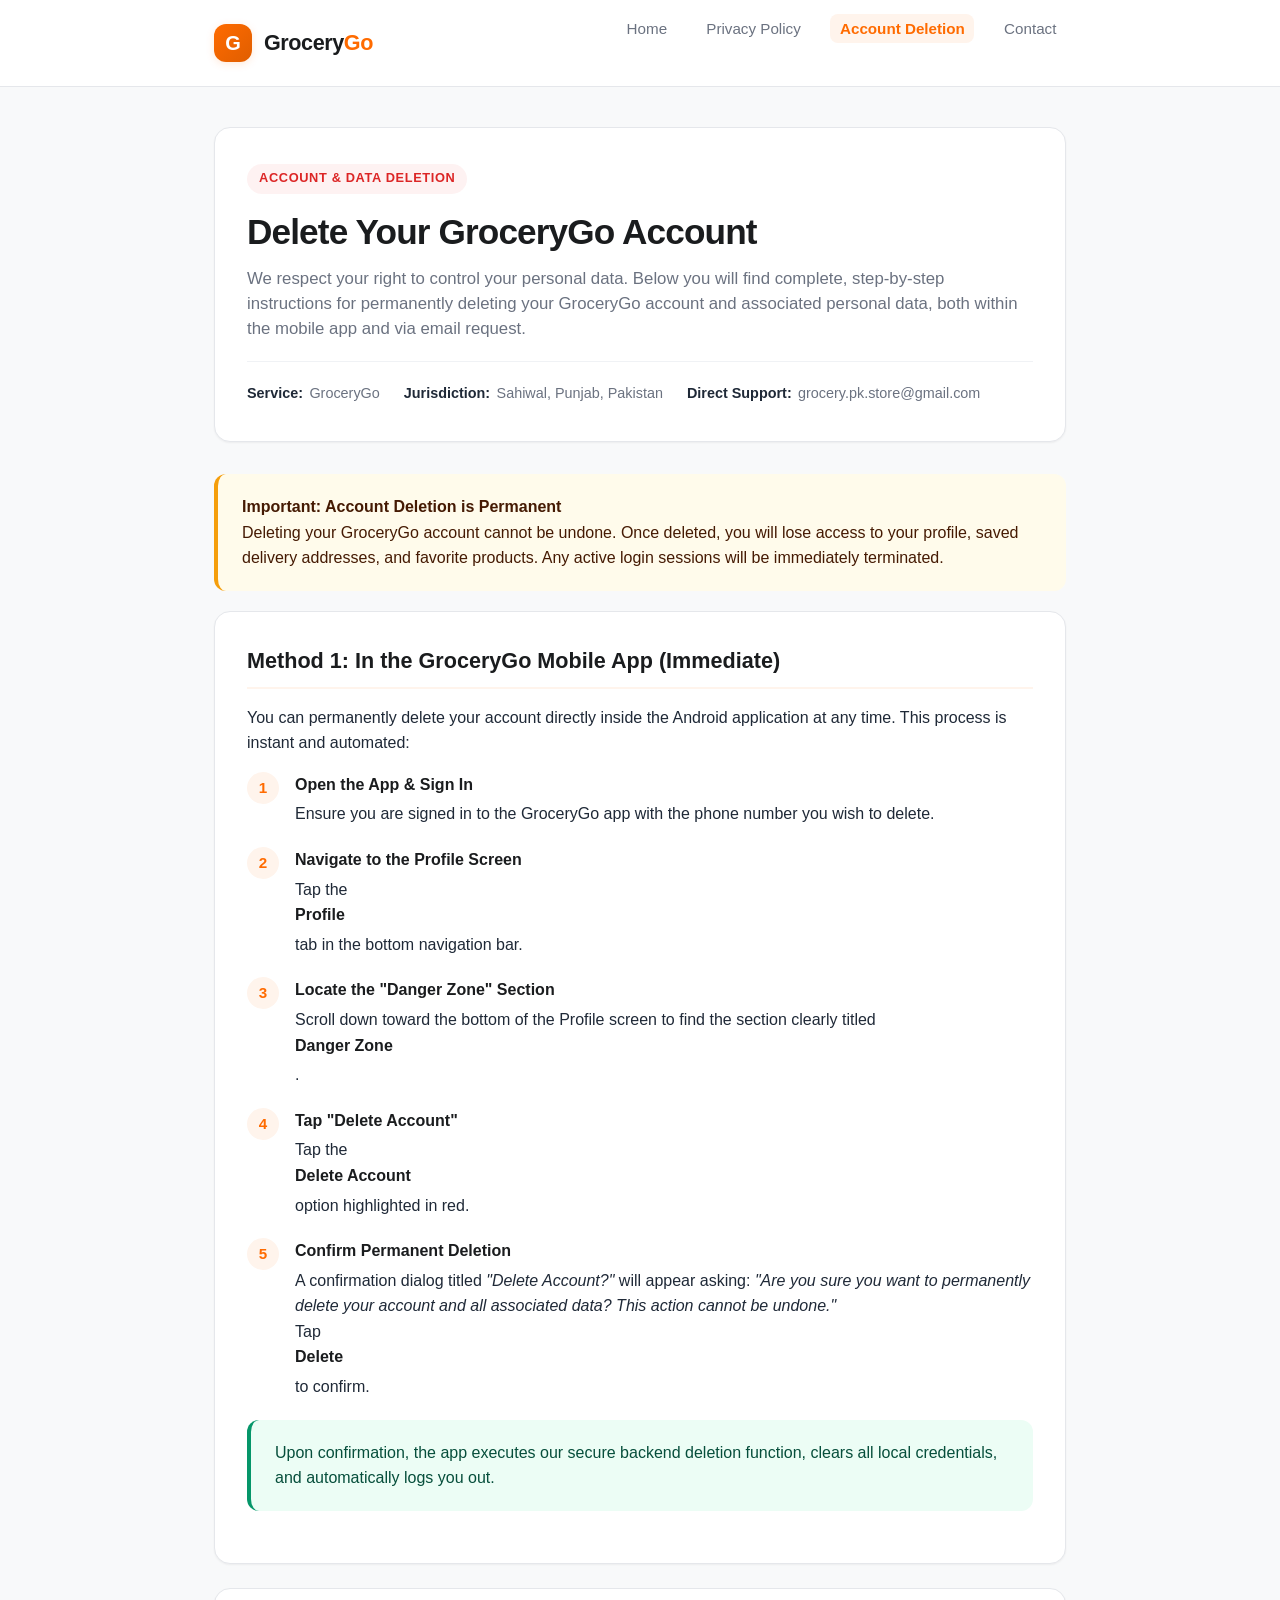
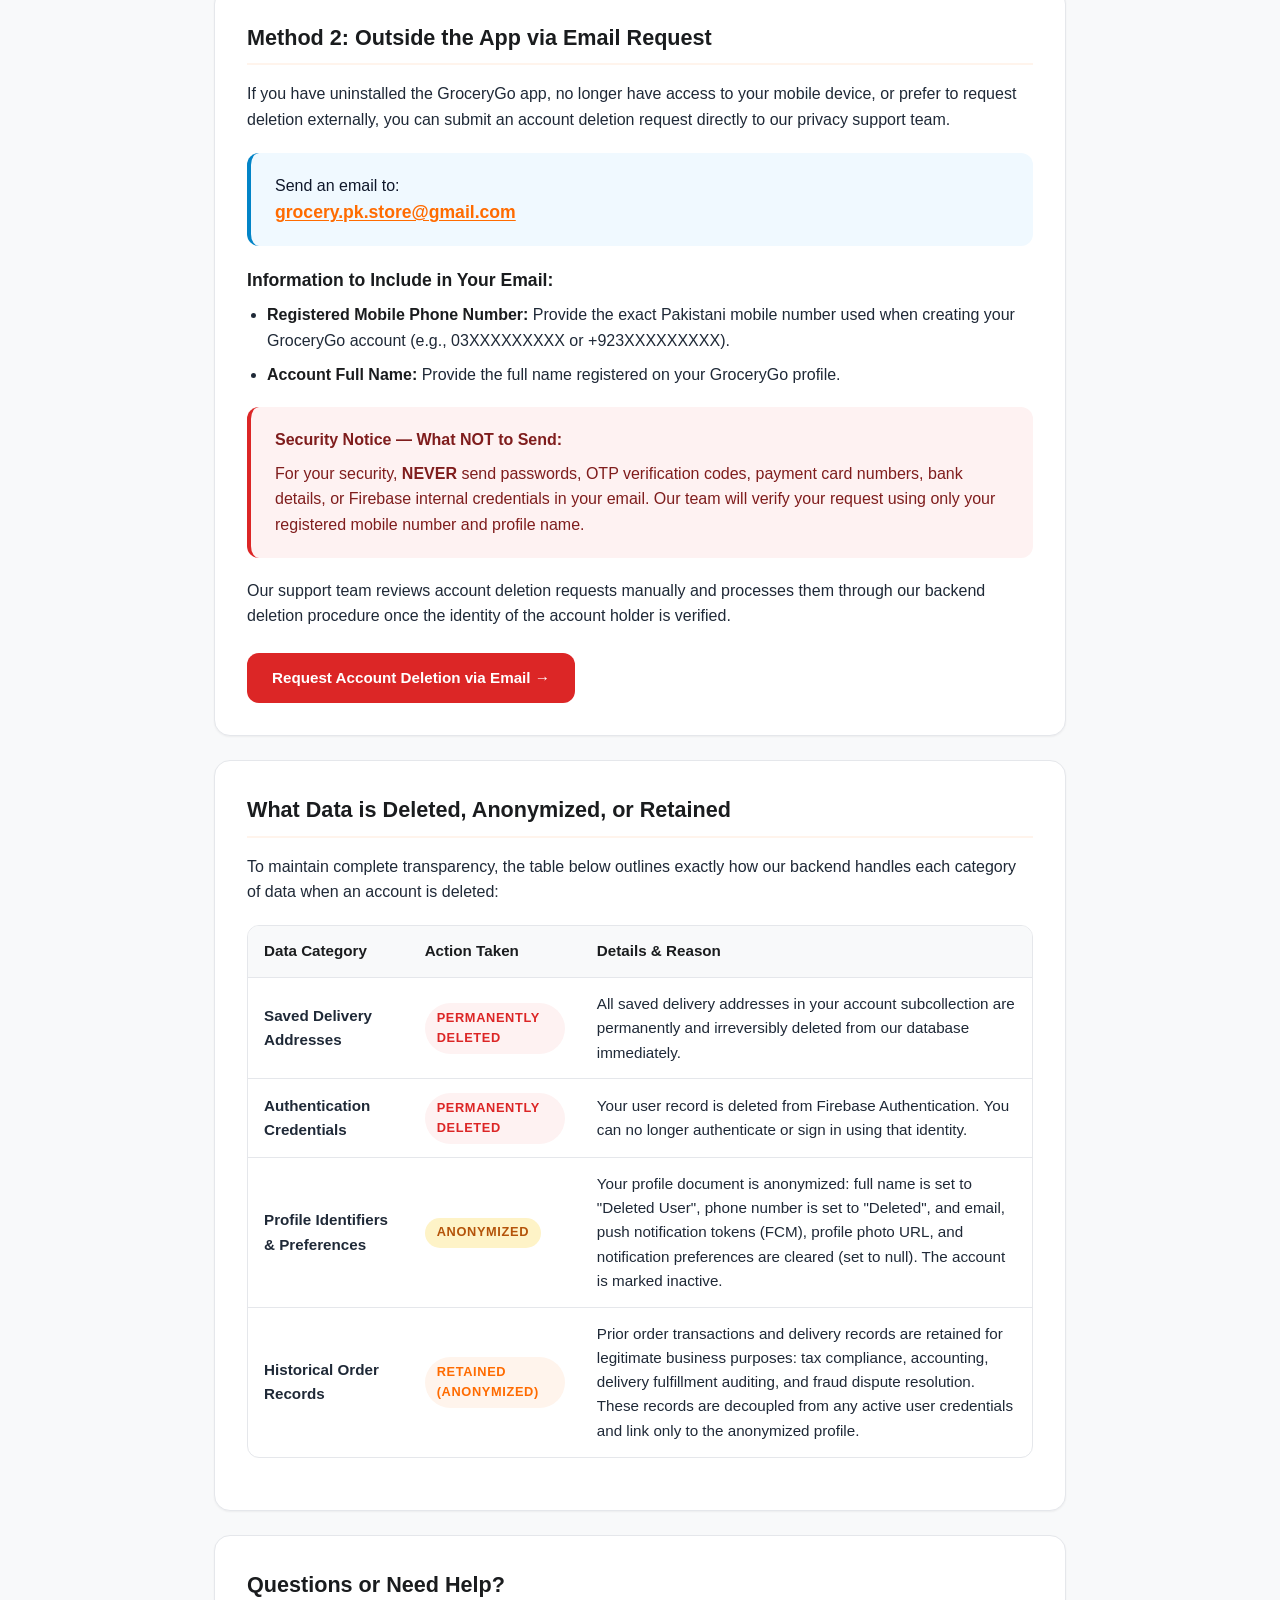
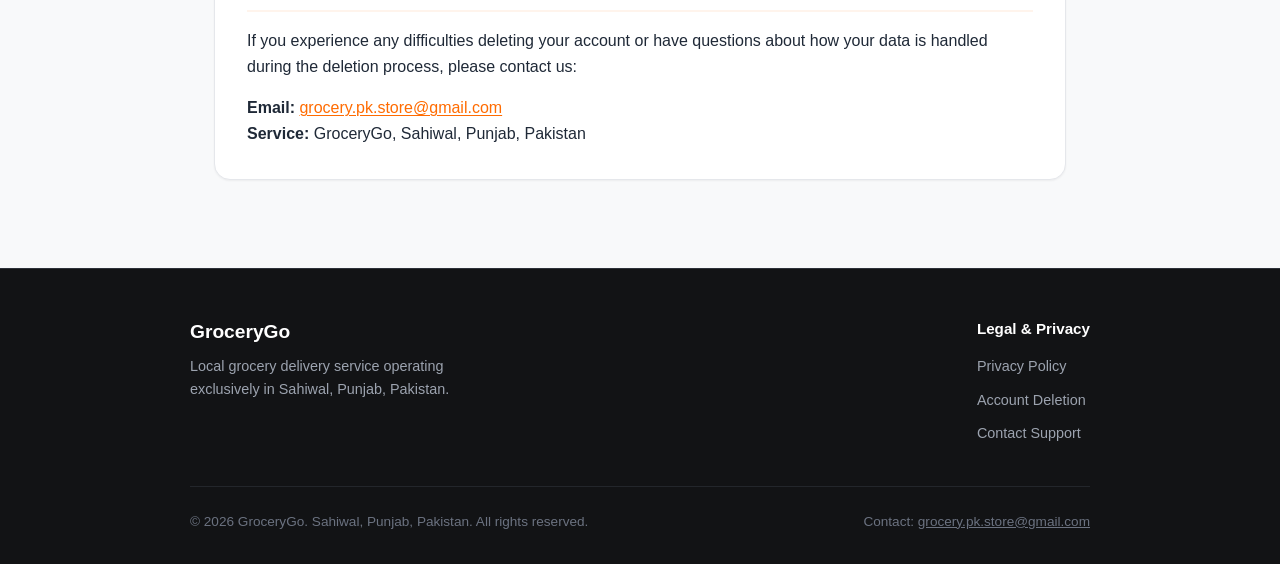
==== delete-account.html @ 457ca1a8 "feat: add GroceryGo privacy and account deletion website" ====
﻿<!DOCTYPE html>
<html lang="en">
<head>
  <meta charset="UTF-8">
  <meta name="viewport" content="width=device-width, initial-scale=1.0">
  <title>Delete Your GroceryGo Account</title>
  <meta name="description" content="Official account and data deletion instructions for the GroceryGo mobile app. Learn how to delete your account inside the app or request deletion via email.">
  <link rel="stylesheet" href="styles.css">
</head>
<body>

  <!-- Site Navigation Header -->
  <header class="site-header">
    <div class="header-container">
      <a href="index.html" class="brand-link" aria-label="GroceryGo Home">
        <div class="brand-icon">G</div>
        <div class="brand-text">Grocery<span>Go</span></div>
      </a>
      <nav aria-label="Main Navigation">
        <ul class="nav-links">
          <li><a href="index.html">Home</a></li>
          <li><a href="privacy.html">Privacy Policy</a></li>
          <li><a href="delete-account.html" class="active">Account Deletion</a></li>
          <li><a href="mailto:grocery.pk.store@gmail.com">Contact</a></li>
        </ul>
      </nav>
    </div>
  </header>

  <!-- Main Content -->
  <main class="main-content">

    <!-- Hero Card -->
    <header class="hero-card">
      <span class="badge badge-danger">Account &amp; Data Deletion</span>
      <h1>Delete Your GroceryGo Account</h1>
      <p class="subtitle">
        We respect your right to control your personal data. Below you will find complete, step-by-step instructions for permanently deleting your GroceryGo account and associated personal data, both within the mobile app and via email request.
      </p>
      <div class="meta-row">
        <div class="meta-item">
          <strong>Service:</strong> GroceryGo
        </div>
        <div class="meta-item">
          <strong>Jurisdiction:</strong> Sahiwal, Punjab, Pakistan
        </div>
        <div class="meta-item">
          <strong>Direct Support:</strong> grocery.pk.store@gmail.com
        </div>
      </div>
    </header>

    <!-- Important Notice -->
    <div class="callout callout-warning">
      <p>
        <strong>Important: Account Deletion is Permanent</strong><br>
        Deleting your GroceryGo account cannot be undone. Once deleted, you will lose access to your profile, saved delivery addresses, and favorite products. Any active login sessions will be immediately terminated.
      </p>
    </div>

    <!-- Method 1: In-App Deletion -->
    <section class="content-card">
      <h2>Method 1: In the GroceryGo Mobile App (Immediate)</h2>
      <p>
        You can permanently delete your account directly inside the Android application at any time. This process is instant and automated:
      </p>

      <div class="step-item">
        <div class="step-number">1</div>
        <div class="step-content">
          <strong>Open the App &amp; Sign In</strong>
          Ensure you are signed in to the GroceryGo app with the phone number you wish to delete.
        </div>
      </div>

      <div class="step-item">
        <div class="step-number">2</div>
        <div class="step-content">
          <strong>Navigate to the Profile Screen</strong>
          Tap the <strong>Profile</strong> tab in the bottom navigation bar.
        </div>
      </div>

      <div class="step-item">
        <div class="step-number">3</div>
        <div class="step-content">
          <strong>Locate the "Danger Zone" Section</strong>
          Scroll down toward the bottom of the Profile screen to find the section clearly titled <strong>Danger Zone</strong>.
        </div>
      </div>

      <div class="step-item">
        <div class="step-number">4</div>
        <div class="step-content">
          <strong>Tap "Delete Account"</strong>
          Tap the <strong>Delete Account</strong> option highlighted in red.
        </div>
      </div>

      <div class="step-item">
        <div class="step-number">5</div>
        <div class="step-content">
          <strong>Confirm Permanent Deletion</strong>
          A confirmation dialog titled <em>"Delete Account?"</em> will appear asking: <em>"Are you sure you want to permanently delete your account and all associated data? This action cannot be undone."</em><br>
          Tap <strong>Delete</strong> to confirm.
        </div>
      </div>

      <div class="callout callout-success">
        <p style="margin-bottom: 0;">
          Upon confirmation, the app executes our secure backend deletion function, clears all local credentials, and automatically logs you out.
        </p>
      </div>
    </section>

    <!-- Method 2: Outside the App via Email -->
    <section class="content-card">
      <h2>Method 2: Outside the App via Email Request</h2>
      <p>
        If you have uninstalled the GroceryGo app, no longer have access to your mobile device, or prefer to request deletion externally, you can submit an account deletion request directly to our privacy support team.
      </p>

      <div class="callout callout-info">
        <p>
          Send an email to: <br>
          <a href="mailto:grocery.pk.store@gmail.com?subject=Account%20Deletion%20Request%20-%20GroceryGo" class="inline-link" style="font-size: 1.1rem; font-weight: 700;">grocery.pk.store@gmail.com</a>
        </p>
      </div>

      <h3>Information to Include in Your Email:</h3>
      <ul>
        <li>
          <strong>Registered Mobile Phone Number:</strong> Provide the exact Pakistani mobile number used when creating your GroceryGo account (e.g., 03XXXXXXXXX or +923XXXXXXXXX).
        </li>
        <li>
          <strong>Account Full Name:</strong> Provide the full name registered on your GroceryGo profile.
        </li>
      </ul>

      <div class="callout callout-danger">
        <p style="margin-bottom: 0.5rem;">
          <strong>Security Notice — What NOT to Send:</strong>
        </p>
        <p style="margin-bottom: 0;">
          For your security, <strong>NEVER</strong> send passwords, OTP verification codes, payment card numbers, bank details, or Firebase internal credentials in your email. Our team will verify your request using only your registered mobile number and profile name.
        </p>
      </div>

      <p>
        Our support team reviews account deletion requests manually and processes them through our backend deletion procedure once the identity of the account holder is verified.
      </p>

      <div style="margin-top: 1.5rem;">
        <a href="mailto:grocery.pk.store@gmail.com?subject=Account%20Deletion%20Request%20-%20GroceryGo" class="btn btn-danger">
          Request Account Deletion via Email &rarr;
        </a>
      </div>
    </section>

    <!-- Exactly What Happens to Your Data -->
    <section class="content-card">
      <h2>What Data is Deleted, Anonymized, or Retained</h2>
      <p>
        To maintain complete transparency, the table below outlines exactly how our backend handles each category of data when an account is deleted:
      </p>

      <div class="data-table-wrapper">
        <table class="data-table">
          <thead>
            <tr>
              <th>Data Category</th>
              <th>Action Taken</th>
              <th>Details &amp; Reason</th>
            </tr>
          </thead>
          <tbody>
            <tr>
              <td><strong>Saved Delivery Addresses</strong></td>
              <td><span class="badge badge-danger" style="margin-bottom:0;">Permanently Deleted</span></td>
              <td>All saved delivery addresses in your account subcollection are permanently and irreversibly deleted from our database immediately.</td>
            </tr>
            <tr>
              <td><strong>Authentication Credentials</strong></td>
              <td><span class="badge badge-danger" style="margin-bottom:0;">Permanently Deleted</span></td>
              <td>Your user record is deleted from Firebase Authentication. You can no longer authenticate or sign in using that identity.</td>
            </tr>
            <tr>
              <td><strong>Profile Identifiers &amp; Preferences</strong></td>
              <td><span class="badge badge-warning" style="margin-bottom:0; background-color: #FEF3C7; color: #B45309;">Anonymized</span></td>
              <td>Your profile document is anonymized: full name is set to "Deleted User", phone number is set to "Deleted", and email, push notification tokens (FCM), profile photo URL, and notification preferences are cleared (set to null). The account is marked inactive.</td>
            </tr>
            <tr>
              <td><strong>Historical Order Records</strong></td>
              <td><span class="badge badge-primary" style="margin-bottom:0;">Retained (Anonymized)</span></td>
              <td>Prior order transactions and delivery records are retained for legitimate business purposes: tax compliance, accounting, delivery fulfillment auditing, and fraud dispute resolution. These records are decoupled from any active user credentials and link only to the anonymized profile.</td>
            </tr>
          </tbody>
        </table>
      </div>
    </section>

    <!-- Support Contact -->
    <section class="content-card">
      <h2>Questions or Need Help?</h2>
      <p>
        If you experience any difficulties deleting your account or have questions about how your data is handled during the deletion process, please contact us:
      </p>
      <p>
        <strong>Email:</strong> <a href="mailto:grocery.pk.store@gmail.com" class="inline-link">grocery.pk.store@gmail.com</a><br>
        <strong>Service:</strong> GroceryGo, Sahiwal, Punjab, Pakistan
      </p>
    </section>

  </main>

  <!-- Site Footer -->
  <footer class="site-footer">
    <div class="footer-container">
      <div class="footer-top">
        <div class="footer-brand">
          <h4>GroceryGo</h4>
          <p>
            Local grocery delivery service operating exclusively in Sahiwal, Punjab, Pakistan.
          </p>
        </div>
        <div class="footer-links">
          <h5>Legal &amp; Privacy</h5>
          <ul>
            <li><a href="privacy.html">Privacy Policy</a></li>
            <li><a href="delete-account.html">Account Deletion</a></li>
            <li><a href="mailto:grocery.pk.store@gmail.com">Contact Support</a></li>
          </ul>
        </div>
      </div>
      <div class="footer-bottom">
        <div>&copy; 2026 GroceryGo. Sahiwal, Punjab, Pakistan. All rights reserved.</div>
        <div>Contact: <a href="mailto:grocery.pk.store@gmail.com" style="color: inherit;">grocery.pk.store@gmail.com</a></div>
      </div>
    </div>
  </footer>

</body>
</html>
---- styles.css ----
﻿:root {
  --primary: #FF6B00;
  --primary-hover: #E05E00;
  --primary-soft: #FFF4EC;
  --primary-glow: rgba(255, 107, 0, 0.15);
  --dark: #1A1C1E;
  --darker: #121315;
  --surface: #FFFFFF;
  --surface-alt: #F8F9FA;
  --border: #E5E7EB;
  --border-subtle: #F0F2F5;
  --text-main: #1F2937;
  --text-muted: #6B7280;
  --text-light: #9CA3AF;
  --danger: #DC2626;
  --danger-soft: #FEF2F2;
  --success: #059669;
  --success-soft: #ECFDF5;
  --radius-sm: 8px;
  --radius-md: 12px;
  --radius-lg: 16px;
  --shadow-sm: 0 1px 2px rgba(0, 0, 0, 0.05);
  --shadow-md: 0 4px 6px -1px rgba(0, 0, 0, 0.08), 0 2px 4px -2px rgba(0, 0, 0, 0.04);
  --shadow-lg: 0 10px 15px -3px rgba(0, 0, 0, 0.08), 0 4px 6px -4px rgba(0, 0, 0, 0.03);
  --max-width: 900px;
}

* {
  box-sizing: border-box;
  margin: 0;
  padding: 0;
}

html {
  font-family: -apple-system, BlinkMacSystemFont, "Segoe UI", Roboto, Helvetica, Arial, sans-serif;
  line-height: 1.6;
  color: var(--text-main);
  background-color: var(--surface-alt);
  -webkit-font-smoothing: antialiased;
}

body {
  min-height: 100vh;
  display: flex;
  flex-direction: column;
}

/* Header & Nav */
.site-header {
  background-color: var(--surface);
  border-bottom: 1px solid var(--border);
  position: sticky;
  top: 0;
  z-index: 50;
}

.header-container {
  max-width: var(--max-width);
  margin: 0 auto;
  padding: 1rem 1.5rem;
  display: flex;
  align-items: center;
  justify-content: space-between;
  flex-wrap: wrap;
  gap: 1rem;
}

.brand-link {
  display: flex;
  align-items: center;
  gap: 0.75rem;
  text-decoration: none;
  color: var(--dark);
}

.brand-icon {
  width: 38px;
  height: 38px;
  background: linear-gradient(135deg, var(--primary) 0%, #E05E00 100%);
  border-radius: var(--radius-md);
  display: flex;
  align-items: center;
  justify-content: center;
  color: #FFFFFF;
  font-weight: 800;
  font-size: 1.25rem;
  box-shadow: 0 2px 8px var(--primary-glow);
}

.brand-text {
  font-size: 1.35rem;
  font-weight: 800;
  letter-spacing: -0.02em;
  color: var(--dark);
}

.brand-text span {
  color: var(--primary);
}

.nav-links {
  display: flex;
  align-items: center;
  gap: 1.25rem;
  list-style: none;
}

.nav-links a {
  text-decoration: none;
  font-size: 0.95rem;
  font-weight: 500;
  color: var(--text-muted);
  transition: color 0.15s ease;
  padding: 0.35rem 0.6rem;
  border-radius: var(--radius-sm);
}

.nav-links a:hover {
  color: var(--primary);
  background-color: var(--primary-soft);
}

.nav-links a.active {
  color: var(--primary);
  font-weight: 600;
  background-color: var(--primary-soft);
}

/* Layout */
.main-content {
  flex: 1;
  max-width: var(--max-width);
  width: 100%;
  margin: 0 auto;
  padding: 2.5rem 1.5rem 4rem 1.5rem;
}

/* Hero / Header blocks */
.hero-card {
  background-color: var(--surface);
  border: 1px solid var(--border);
  border-radius: var(--radius-lg);
  padding: 2.25rem 2rem;
  margin-bottom: 2rem;
  box-shadow: var(--shadow-sm);
}

.badge {
  display: inline-flex;
  align-items: center;
  gap: 0.4rem;
  font-size: 0.8rem;
  font-weight: 600;
  text-transform: uppercase;
  letter-spacing: 0.05em;
  padding: 0.3rem 0.75rem;
  border-radius: 9999px;
  margin-bottom: 1rem;
}

.badge-primary {
  background-color: var(--primary-soft);
  color: var(--primary);
}

.badge-danger {
  background-color: var(--danger-soft);
  color: var(--danger);
}

.badge-success {
  background-color: var(--success-soft);
  color: var(--success);
}

h1 {
  font-size: 2.2rem;
  font-weight: 800;
  letter-spacing: -0.025em;
  color: var(--dark);
  margin-bottom: 0.75rem;
  line-height: 1.25;
}

.subtitle {
  font-size: 1.05rem;
  color: var(--text-muted);
  line-height: 1.5;
}

.meta-row {
  display: flex;
  flex-wrap: wrap;
  gap: 1.5rem;
  margin-top: 1.25rem;
  padding-top: 1.25rem;
  border-top: 1px solid var(--border-subtle);
  font-size: 0.9rem;
  color: var(--text-muted);
}

.meta-item {
  display: flex;
  align-items: center;
  gap: 0.4rem;
}

.meta-item strong {
  color: var(--text-main);
}

/* Content cards & sections */
.content-card {
  background-color: var(--surface);
  border: 1px solid var(--border);
  border-radius: var(--radius-lg);
  padding: 2rem;
  margin-bottom: 1.5rem;
  box-shadow: var(--shadow-sm);
}

h2 {
  font-size: 1.35rem;
  font-weight: 700;
  color: var(--dark);
  margin-bottom: 1rem;
  padding-bottom: 0.5rem;
  border-bottom: 2px solid var(--primary-soft);
  display: flex;
  align-items: center;
  gap: 0.6rem;
}

h3 {
  font-size: 1.1rem;
  font-weight: 600;
  color: var(--dark);
  margin: 1.25rem 0 0.5rem 0;
}

p {
  margin-bottom: 1rem;
  color: var(--text-main);
}

p:last-child {
  margin-bottom: 0;
}

ul, ol {
  margin: 0 0 1.25rem 1.25rem;
  color: var(--text-main);
}

li {
  margin-bottom: 0.5rem;
}

li strong {
  color: var(--dark);
}

/* Callout Boxes */
.callout {
  border-radius: var(--radius-md);
  padding: 1.25rem 1.5rem;
  margin: 1.25rem 0;
  border-left: 4px solid;
}

.callout-info {
  background-color: #F0F9FF;
  border-color: #0284C7;
  color: #0369A1;
}

.callout-info p {
  color: #0F172A;
}

.callout-warning {
  background-color: #FFFBEB;
  border-color: #F59E0B;
  color: #B45309;
}

.callout-warning p {
  color: #451A03;
}

.callout-danger {
  background-color: var(--danger-soft);
  border-color: var(--danger);
  color: #991B1B;
}

.callout-danger p {
  color: #7F1D1D;
}

.callout-success {
  background-color: var(--success-soft);
  border-color: var(--success);
  color: #065F46;
}

.callout-success p {
  color: #064E3B;
}

/* Action Cards on Landing */
.grid-2 {
  display: grid;
  grid-template-columns: repeat(auto-fit, minmax(280px, 1fr));
  gap: 1.5rem;
  margin-bottom: 2rem;
}

.action-card {
  background-color: var(--surface);
  border: 1px solid var(--border);
  border-radius: var(--radius-lg);
  padding: 1.75rem;
  text-decoration: none;
  color: inherit;
  transition: all 0.2s ease;
  display: flex;
  flex-direction: column;
  box-shadow: var(--shadow-sm);
}

.action-card:hover {
  transform: translateY(-2px);
  box-shadow: var(--shadow-md);
  border-color: var(--primary);
}

.action-card h3 {
  margin: 0 0 0.5rem 0;
  color: var(--dark);
  font-size: 1.2rem;
  display: flex;
  align-items: center;
  justify-content: space-between;
}

.action-card p {
  color: var(--text-muted);
  font-size: 0.95rem;
  flex: 1;
}

.card-cta {
  display: inline-flex;
  align-items: center;
  gap: 0.35rem;
  margin-top: 1.25rem;
  font-weight: 600;
  color: var(--primary);
  font-size: 0.95rem;
}

/* Steps list */
.step-item {
  display: flex;
  gap: 1rem;
  margin-bottom: 1.25rem;
  align-items: flex-start;
}

.step-number {
  flex-shrink: 0;
  width: 32px;
  height: 32px;
  border-radius: 50%;
  background-color: var(--primary-soft);
  color: var(--primary);
  font-weight: 700;
  display: flex;
  align-items: center;
  justify-content: center;
  font-size: 0.95rem;
}

.step-content {
  flex: 1;
}

.step-content strong {
  display: block;
  color: var(--dark);
  margin-bottom: 0.25rem;
}

/* Buttons and Links */
.btn {
  display: inline-flex;
  align-items: center;
  justify-content: center;
  gap: 0.5rem;
  padding: 0.75rem 1.5rem;
  font-weight: 600;
  font-size: 0.95rem;
  border-radius: var(--radius-md);
  text-decoration: none;
  transition: all 0.15s ease;
  cursor: pointer;
  border: 1px solid transparent;
}

.btn-primary {
  background-color: var(--primary);
  color: #FFFFFF;
}

.btn-primary:hover {
  background-color: var(--primary-hover);
  color: #FFFFFF;
}

.btn-outline {
  background-color: transparent;
  border-color: var(--border);
  color: var(--text-main);
}

.btn-outline:hover {
  border-color: var(--primary);
  color: var(--primary);
  background-color: var(--primary-soft);
}

.btn-danger {
  background-color: var(--danger);
  color: #FFFFFF;
}

.btn-danger:hover {
  background-color: #B91C1C;
}

a.inline-link {
  color: var(--primary);
  text-decoration: underline;
  text-underline-offset: 2px;
}

a.inline-link:hover {
  color: var(--primary-hover);
}

/* Table styles */
.data-table-wrapper {
  overflow-x: auto;
  margin: 1.25rem 0;
  border: 1px solid var(--border);
  border-radius: var(--radius-md);
}

.data-table {
  width: 100%;
  border-collapse: collapse;
  font-size: 0.95rem;
  text-align: left;
}

.data-table th,
.data-table td {
  padding: 0.85rem 1rem;
  border-bottom: 1px solid var(--border);
}

.data-table th {
  background-color: var(--surface-alt);
  font-weight: 600;
  color: var(--dark);
}

.data-table tr:last-child td {
  border-bottom: none;
}

/* Footer */
.site-footer {
  background-color: var(--darker);
  color: #9CA3AF;
  padding: 3rem 1.5rem 2rem 1.5rem;
  border-top: 1px solid #2D3139;
  margin-top: auto;
}

.footer-container {
  max-width: var(--max-width);
  margin: 0 auto;
  display: flex;
  flex-direction: column;
  gap: 2rem;
}

.footer-top {
  display: flex;
  flex-wrap: wrap;
  justify-content: space-between;
  gap: 2rem;
}

.footer-brand {
  max-width: 320px;
}

.footer-brand h4 {
  color: #FFFFFF;
  font-size: 1.2rem;
  margin-bottom: 0.5rem;
  font-weight: 700;
}

.footer-brand p {
  color: #9CA3AF;
  font-size: 0.9rem;
}

.footer-links h5 {
  color: #FFFFFF;
  font-size: 0.95rem;
  margin-bottom: 0.75rem;
  font-weight: 600;
}

.footer-links ul {
  list-style: none;
  margin: 0;
  padding: 0;
}

.footer-links li {
  margin-bottom: 0.5rem;
}

.footer-links a {
  color: #9CA3AF;
  text-decoration: none;
  font-size: 0.9rem;
  transition: color 0.15s ease;
}

.footer-links a:hover {
  color: var(--primary);
}

.footer-bottom {
  padding-top: 1.5rem;
  border-top: 1px solid #23262B;
  display: flex;
  flex-wrap: wrap;
  justify-content: space-between;
  align-items: center;
  gap: 1rem;
  font-size: 0.85rem;
  color: #6B7280;
}

@media (max-width: 640px) {
  h1 {
    font-size: 1.75rem;
  }
  
  .header-container {
    flex-direction: column;
    align-items: flex-start;
  }
  
  .nav-links {
    width: 100%;
    overflow-x: auto;
    padding-bottom: 0.25rem;
  }
  
  .content-card, .hero-card {
    padding: 1.5rem 1.25rem;
  }
  
  .footer-top {
    flex-direction: column;
  }
}
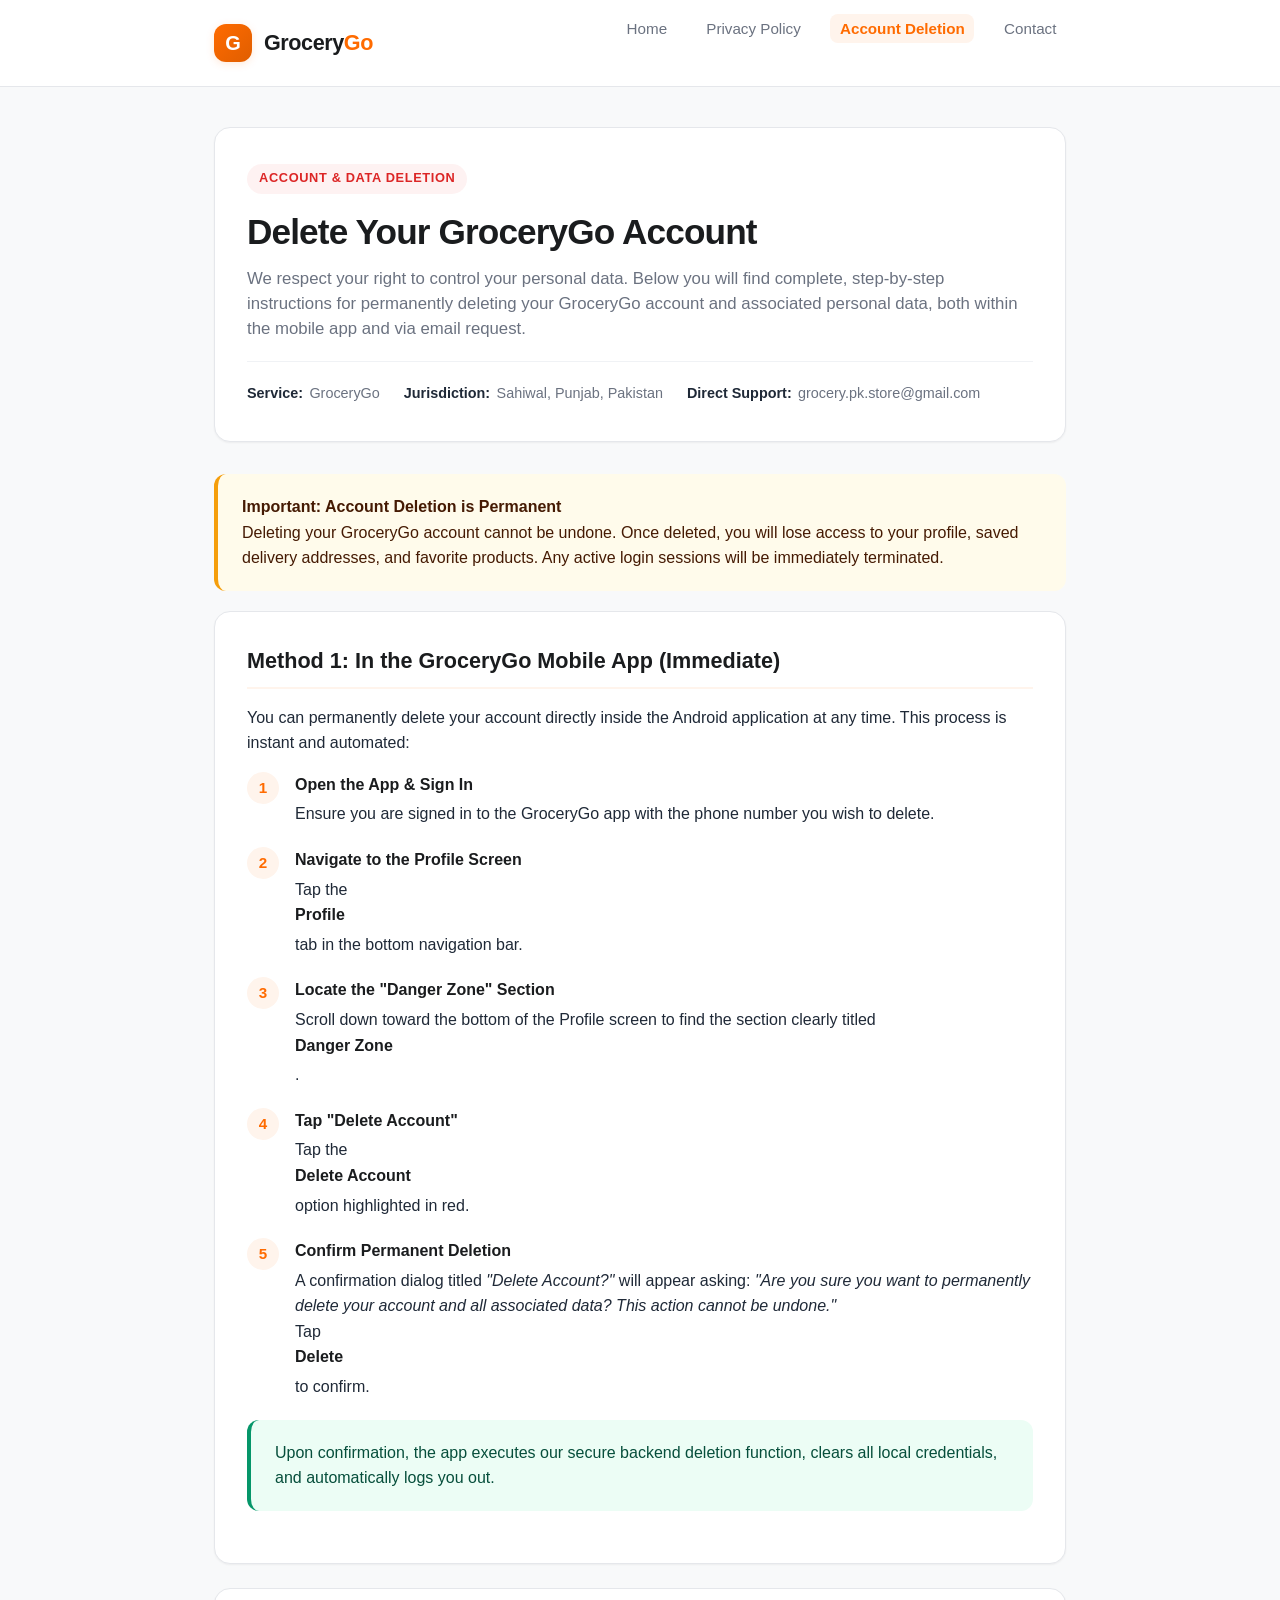
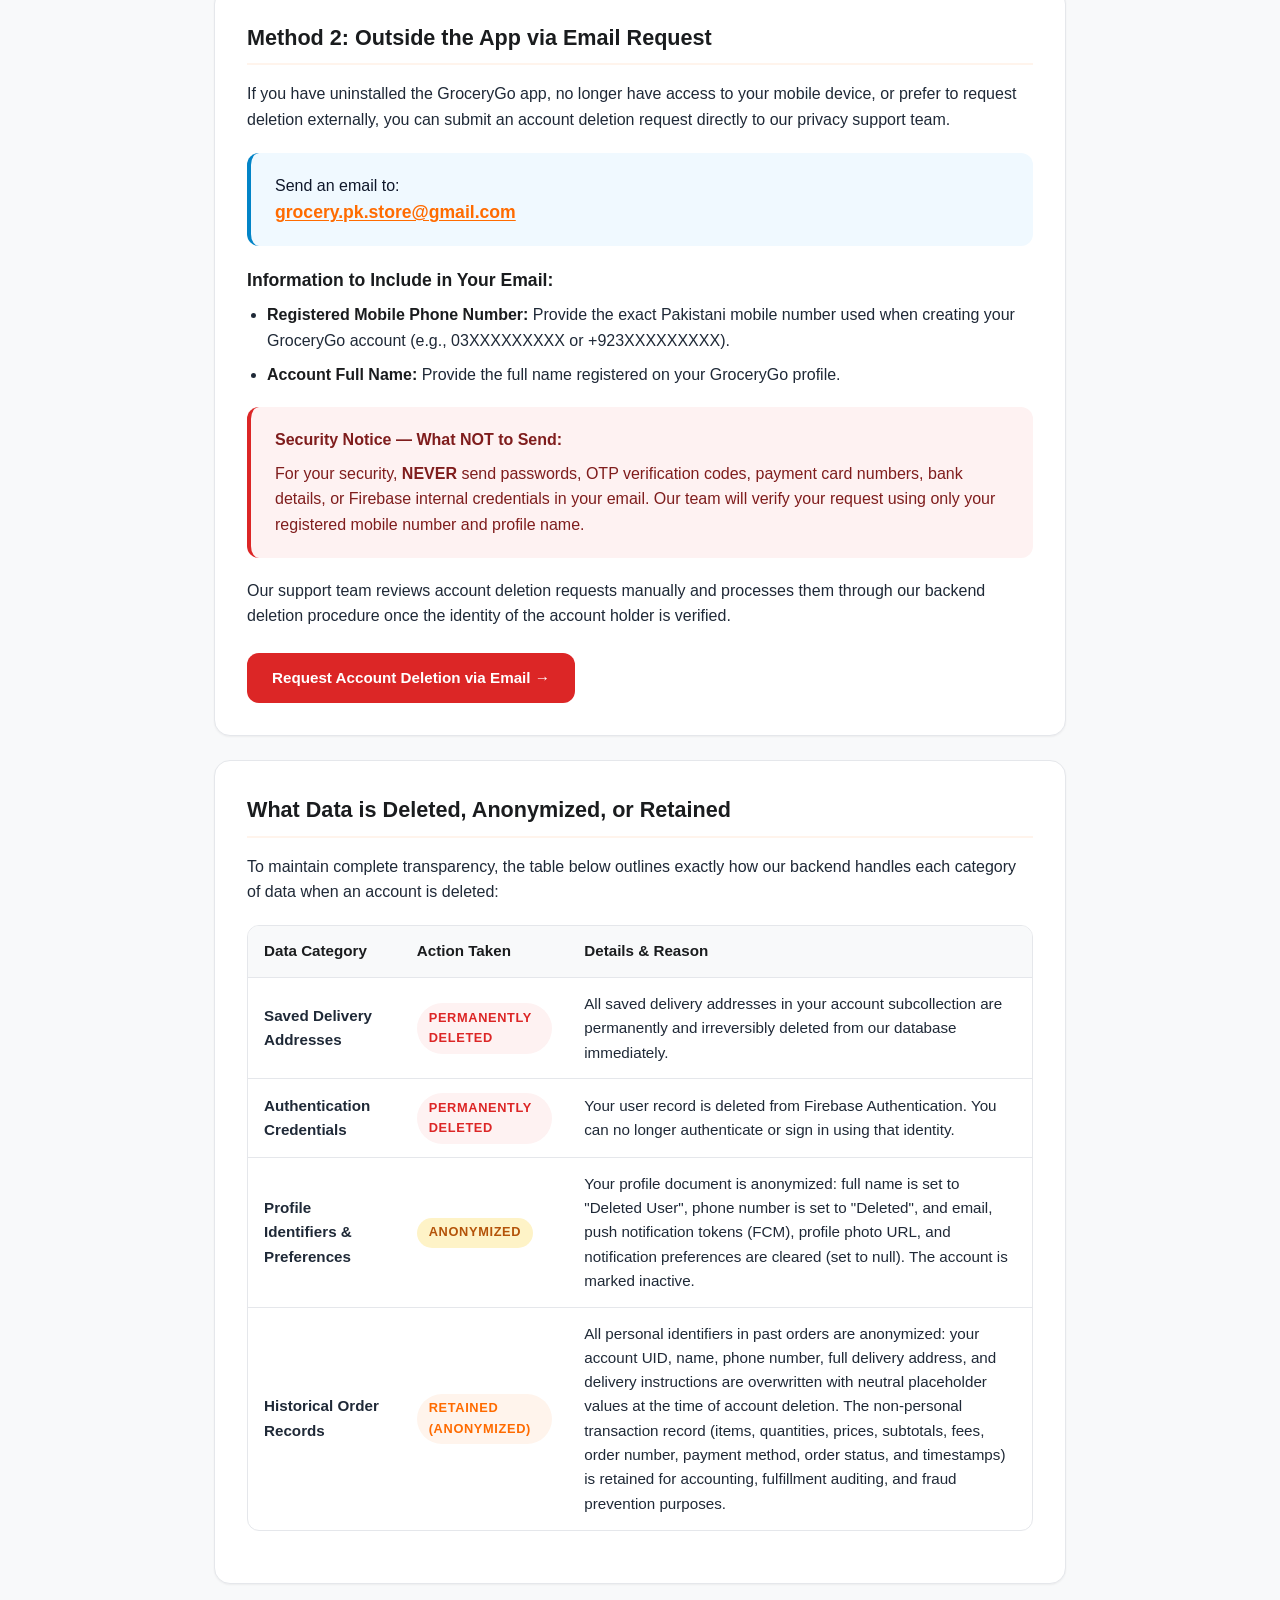
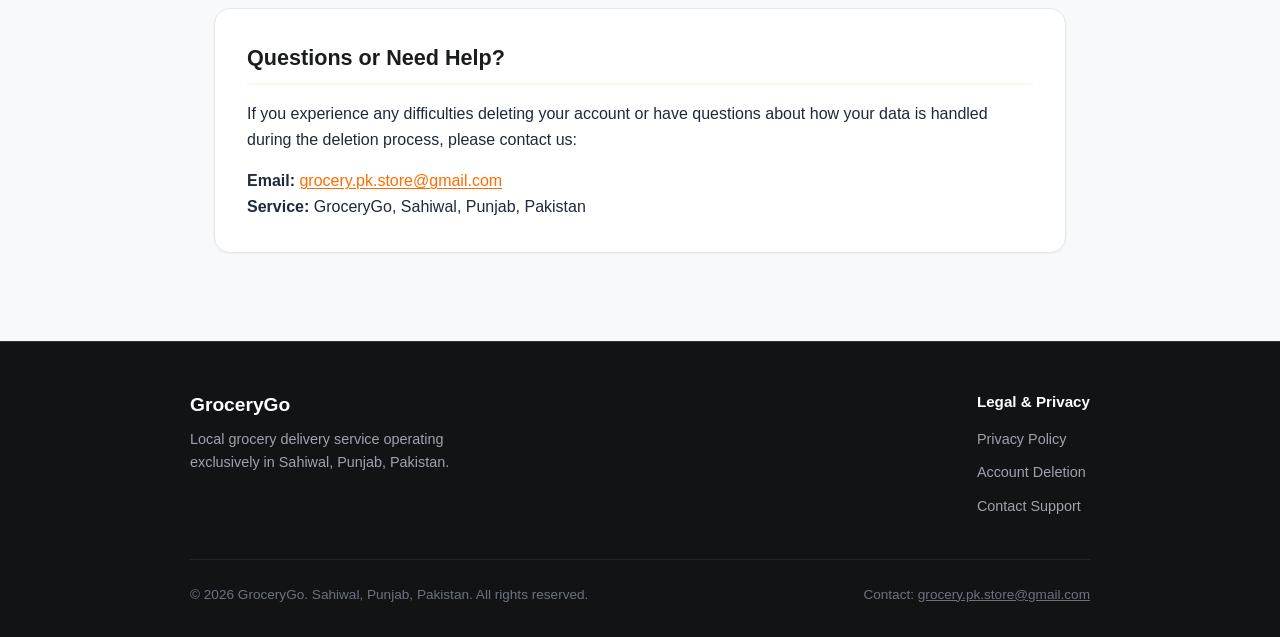
==== commit 6bfb515f: "fix: accurately describe order anonymization on account deletion - Replace 'retained unlinked' claim" ====
--- a/delete-account.html
+++ b/delete-account.html
@@ -192,7 +192,7 @@
             <tr>
               <td><strong>Historical Order Records</strong></td>
               <td><span class="badge badge-primary" style="margin-bottom:0;">Retained (Anonymized)</span></td>
-              <td>Prior order transactions and delivery records are retained for legitimate business purposes: tax compliance, accounting, delivery fulfillment auditing, and fraud dispute resolution. These records are decoupled from any active user credentials and link only to the anonymized profile.</td>
+              <td>All personal identifiers in past orders are anonymized: your account UID, name, phone number, full delivery address, and delivery instructions are overwritten with neutral placeholder values at the time of account deletion. The non-personal transaction record (items, quantities, prices, subtotals, fees, order number, payment method, order status, and timestamps) is retained for accounting, fulfillment auditing, and fraud prevention purposes.</td>
             </tr>
           </tbody>
         </table>
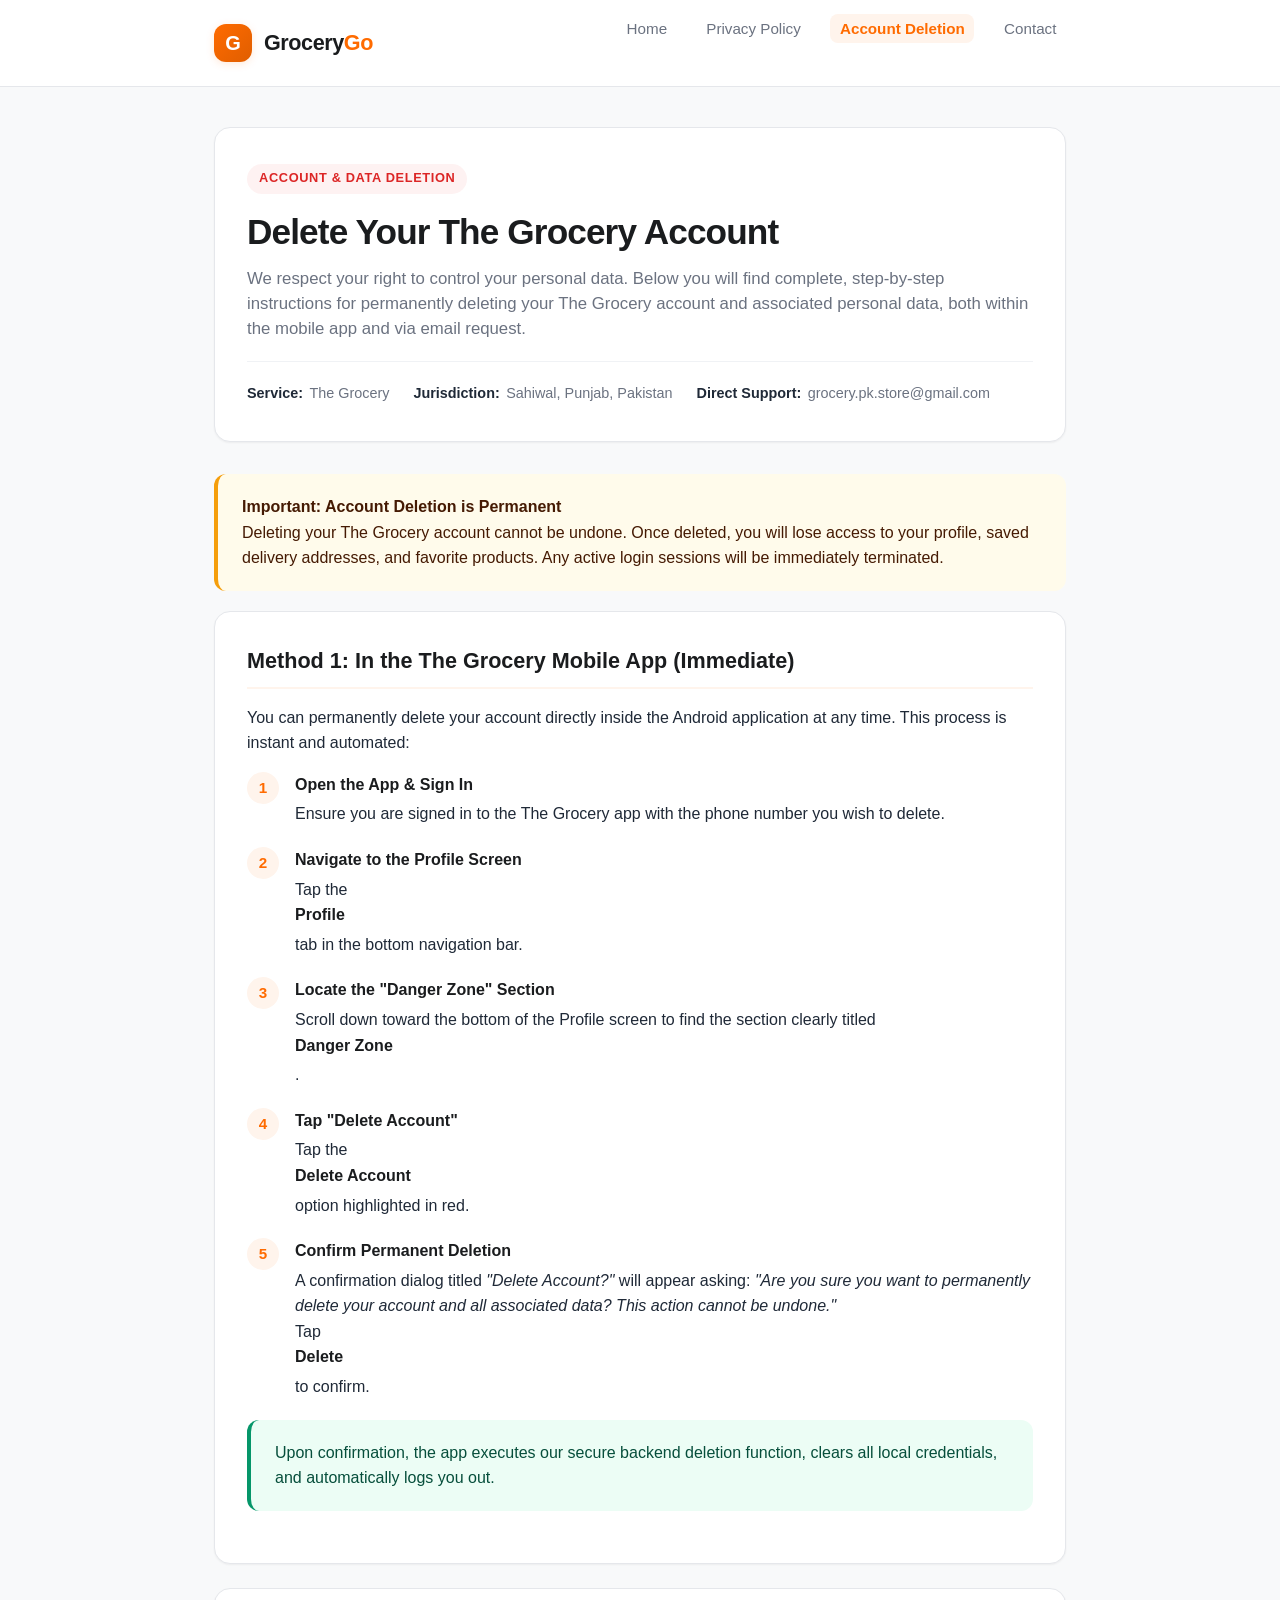
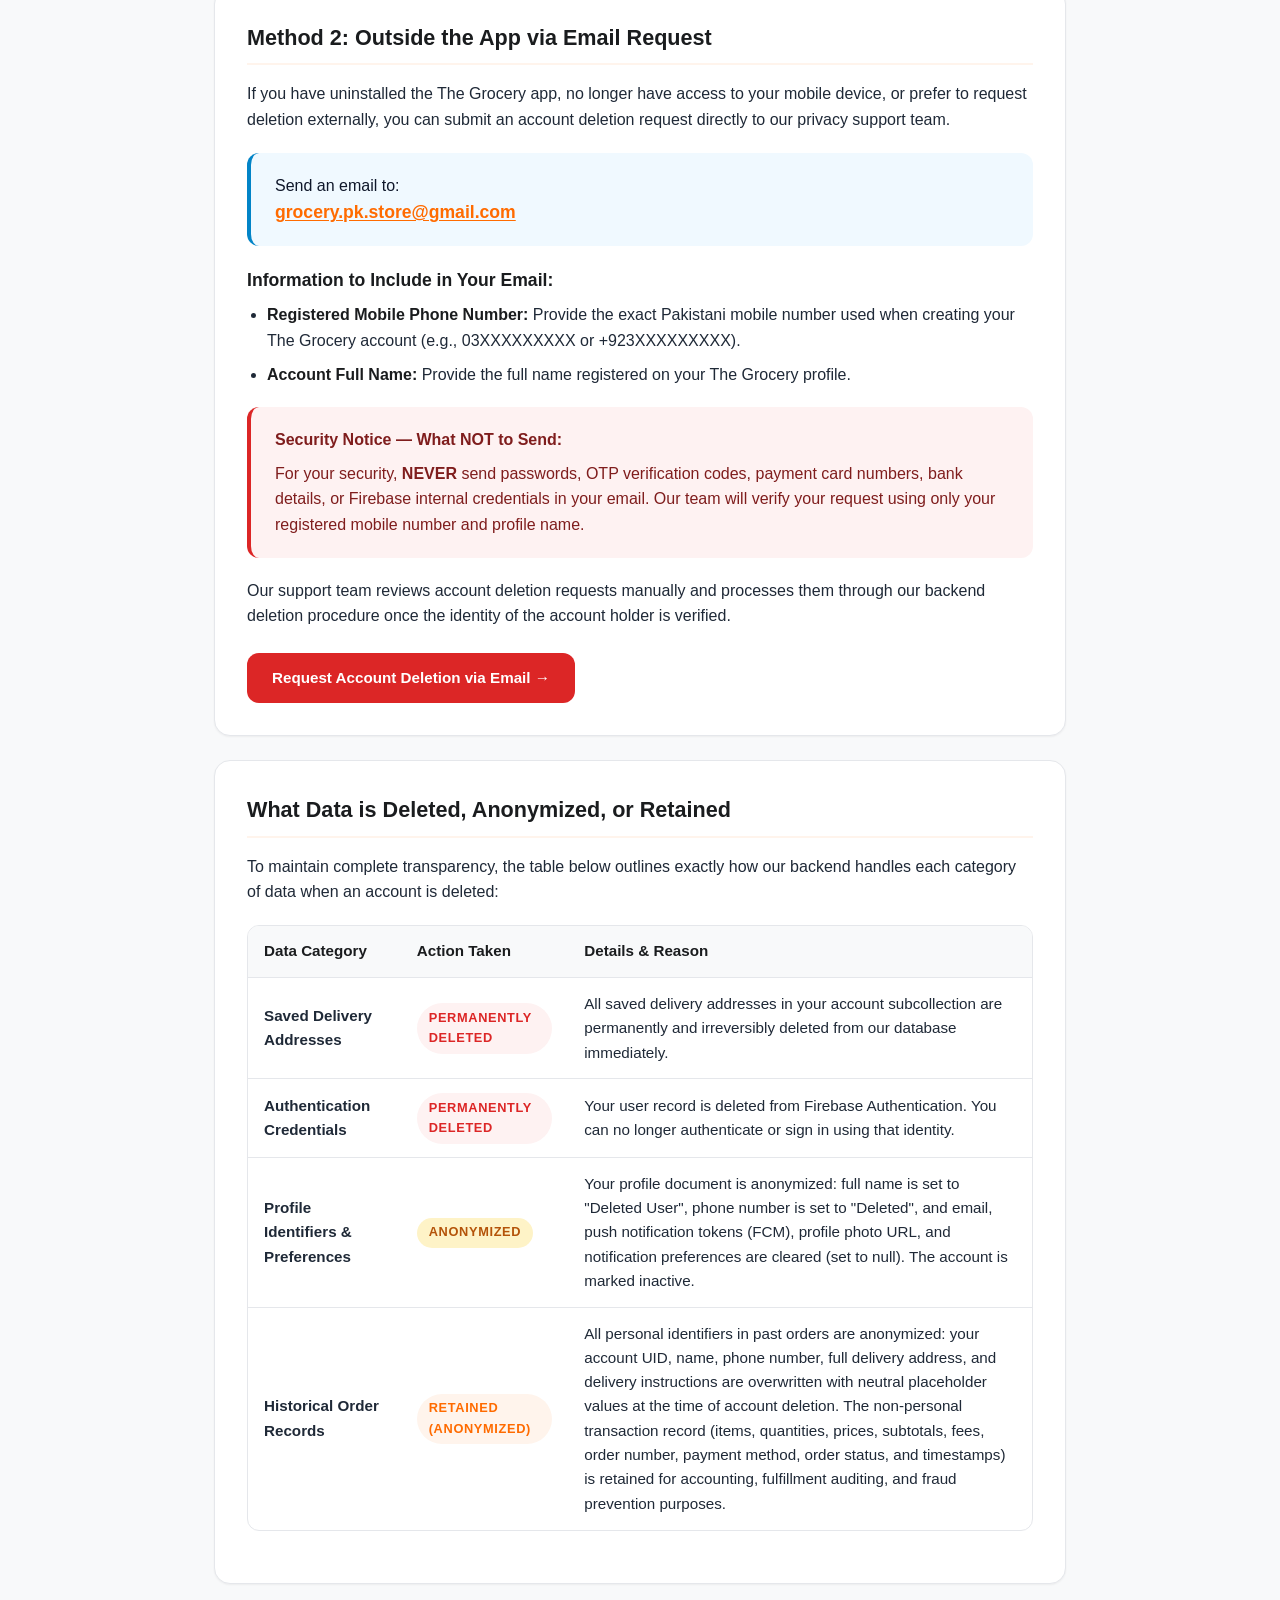
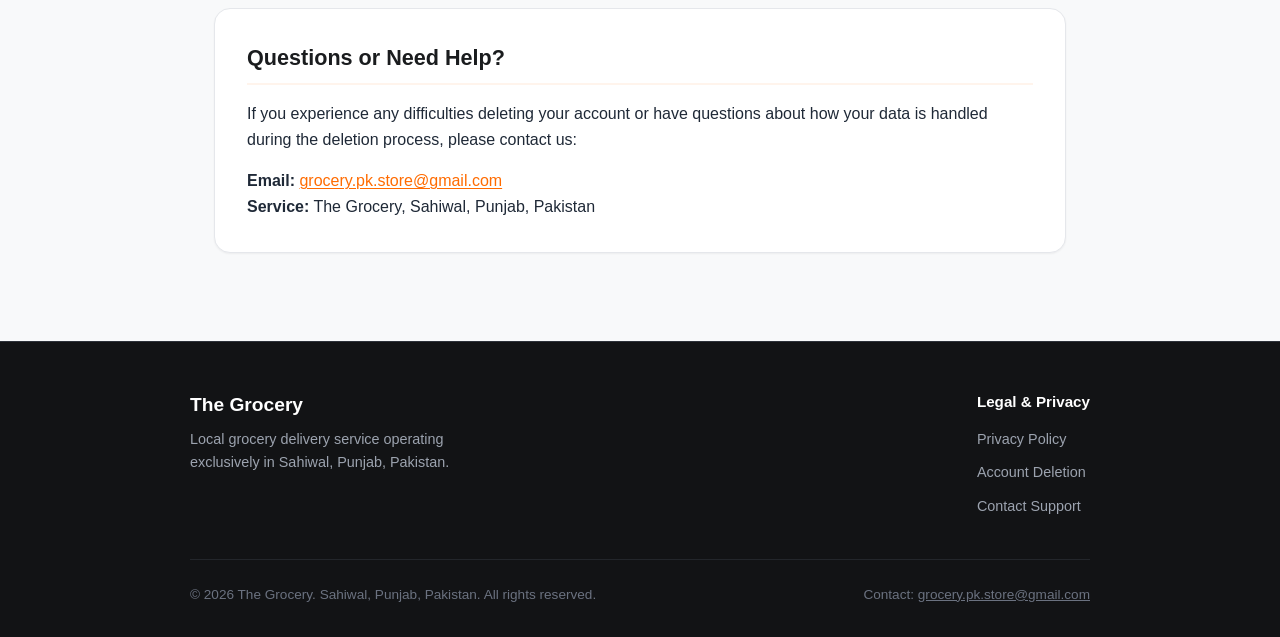
==== commit d802c437: "ll" ====
--- a/delete-account.html
+++ b/delete-account.html
@@ -3,8 +3,8 @@
 <head>
   <meta charset="UTF-8">
   <meta name="viewport" content="width=device-width, initial-scale=1.0">
-  <title>Delete Your GroceryGo Account</title>
-  <meta name="description" content="Official account and data deletion instructions for the GroceryGo mobile app. Learn how to delete your account inside the app or request deletion via email.">
+  <title>Delete Your The Grocery Account</title>
+  <meta name="description" content="Official account and data deletion instructions for the The Grocery mobile app. Learn how to delete your account inside the app or request deletion via email.">
   <link rel="stylesheet" href="styles.css">
 </head>
 <body>
@@ -12,7 +12,7 @@
   <!-- Site Navigation Header -->
   <header class="site-header">
     <div class="header-container">
-      <a href="index.html" class="brand-link" aria-label="GroceryGo Home">
+      <a href="index.html" class="brand-link" aria-label="The Grocery Home">
         <div class="brand-icon">G</div>
         <div class="brand-text">Grocery<span>Go</span></div>
       </a>
@@ -33,13 +33,13 @@
     <!-- Hero Card -->
     <header class="hero-card">
       <span class="badge badge-danger">Account &amp; Data Deletion</span>
-      <h1>Delete Your GroceryGo Account</h1>
+      <h1>Delete Your The Grocery Account</h1>
       <p class="subtitle">
-        We respect your right to control your personal data. Below you will find complete, step-by-step instructions for permanently deleting your GroceryGo account and associated personal data, both within the mobile app and via email request.
+        We respect your right to control your personal data. Below you will find complete, step-by-step instructions for permanently deleting your The Grocery account and associated personal data, both within the mobile app and via email request.
       </p>
       <div class="meta-row">
         <div class="meta-item">
-          <strong>Service:</strong> GroceryGo
+          <strong>Service:</strong> The Grocery
         </div>
         <div class="meta-item">
           <strong>Jurisdiction:</strong> Sahiwal, Punjab, Pakistan
@@ -54,13 +54,13 @@
     <div class="callout callout-warning">
       <p>
         <strong>Important: Account Deletion is Permanent</strong><br>
-        Deleting your GroceryGo account cannot be undone. Once deleted, you will lose access to your profile, saved delivery addresses, and favorite products. Any active login sessions will be immediately terminated.
+        Deleting your The Grocery account cannot be undone. Once deleted, you will lose access to your profile, saved delivery addresses, and favorite products. Any active login sessions will be immediately terminated.
       </p>
     </div>
 
     <!-- Method 1: In-App Deletion -->
     <section class="content-card">
-      <h2>Method 1: In the GroceryGo Mobile App (Immediate)</h2>
+      <h2>Method 1: In the The Grocery Mobile App (Immediate)</h2>
       <p>
         You can permanently delete your account directly inside the Android application at any time. This process is instant and automated:
       </p>
@@ -69,7 +69,7 @@
         <div class="step-number">1</div>
         <div class="step-content">
           <strong>Open the App &amp; Sign In</strong>
-          Ensure you are signed in to the GroceryGo app with the phone number you wish to delete.
+          Ensure you are signed in to the The Grocery app with the phone number you wish to delete.
         </div>
       </div>
 
@@ -117,23 +117,23 @@
     <section class="content-card">
       <h2>Method 2: Outside the App via Email Request</h2>
       <p>
-        If you have uninstalled the GroceryGo app, no longer have access to your mobile device, or prefer to request deletion externally, you can submit an account deletion request directly to our privacy support team.
+        If you have uninstalled the The Grocery app, no longer have access to your mobile device, or prefer to request deletion externally, you can submit an account deletion request directly to our privacy support team.
       </p>
 
       <div class="callout callout-info">
         <p>
           Send an email to: <br>
-          <a href="mailto:grocery.pk.store@gmail.com?subject=Account%20Deletion%20Request%20-%20GroceryGo" class="inline-link" style="font-size: 1.1rem; font-weight: 700;">grocery.pk.store@gmail.com</a>
+          <a href="mailto:grocery.pk.store@gmail.com?subject=Account%20Deletion%20Request%20-%20The Grocery" class="inline-link" style="font-size: 1.1rem; font-weight: 700;">grocery.pk.store@gmail.com</a>
         </p>
       </div>
 
       <h3>Information to Include in Your Email:</h3>
       <ul>
         <li>
-          <strong>Registered Mobile Phone Number:</strong> Provide the exact Pakistani mobile number used when creating your GroceryGo account (e.g., 03XXXXXXXXX or +923XXXXXXXXX).
+          <strong>Registered Mobile Phone Number:</strong> Provide the exact Pakistani mobile number used when creating your The Grocery account (e.g., 03XXXXXXXXX or +923XXXXXXXXX).
         </li>
         <li>
-          <strong>Account Full Name:</strong> Provide the full name registered on your GroceryGo profile.
+          <strong>Account Full Name:</strong> Provide the full name registered on your The Grocery profile.
         </li>
       </ul>
 
@@ -151,7 +151,7 @@
       </p>
 
       <div style="margin-top: 1.5rem;">
-        <a href="mailto:grocery.pk.store@gmail.com?subject=Account%20Deletion%20Request%20-%20GroceryGo" class="btn btn-danger">
+        <a href="mailto:grocery.pk.store@gmail.com?subject=Account%20Deletion%20Request%20-%20The Grocery" class="btn btn-danger">
           Request Account Deletion via Email &rarr;
         </a>
       </div>
@@ -207,7 +207,7 @@
       </p>
       <p>
         <strong>Email:</strong> <a href="mailto:grocery.pk.store@gmail.com" class="inline-link">grocery.pk.store@gmail.com</a><br>
-        <strong>Service:</strong> GroceryGo, Sahiwal, Punjab, Pakistan
+        <strong>Service:</strong> The Grocery, Sahiwal, Punjab, Pakistan
       </p>
     </section>
 
@@ -218,7 +218,7 @@
     <div class="footer-container">
       <div class="footer-top">
         <div class="footer-brand">
-          <h4>GroceryGo</h4>
+          <h4>The Grocery</h4>
           <p>
             Local grocery delivery service operating exclusively in Sahiwal, Punjab, Pakistan.
           </p>
@@ -233,7 +233,7 @@
         </div>
       </div>
       <div class="footer-bottom">
-        <div>&copy; 2026 GroceryGo. Sahiwal, Punjab, Pakistan. All rights reserved.</div>
+        <div>&copy; 2026 The Grocery. Sahiwal, Punjab, Pakistan. All rights reserved.</div>
         <div>Contact: <a href="mailto:grocery.pk.store@gmail.com" style="color: inherit;">grocery.pk.store@gmail.com</a></div>
       </div>
     </div>
@@ -241,3 +241,5 @@
 
 </body>
 </html>
+
+
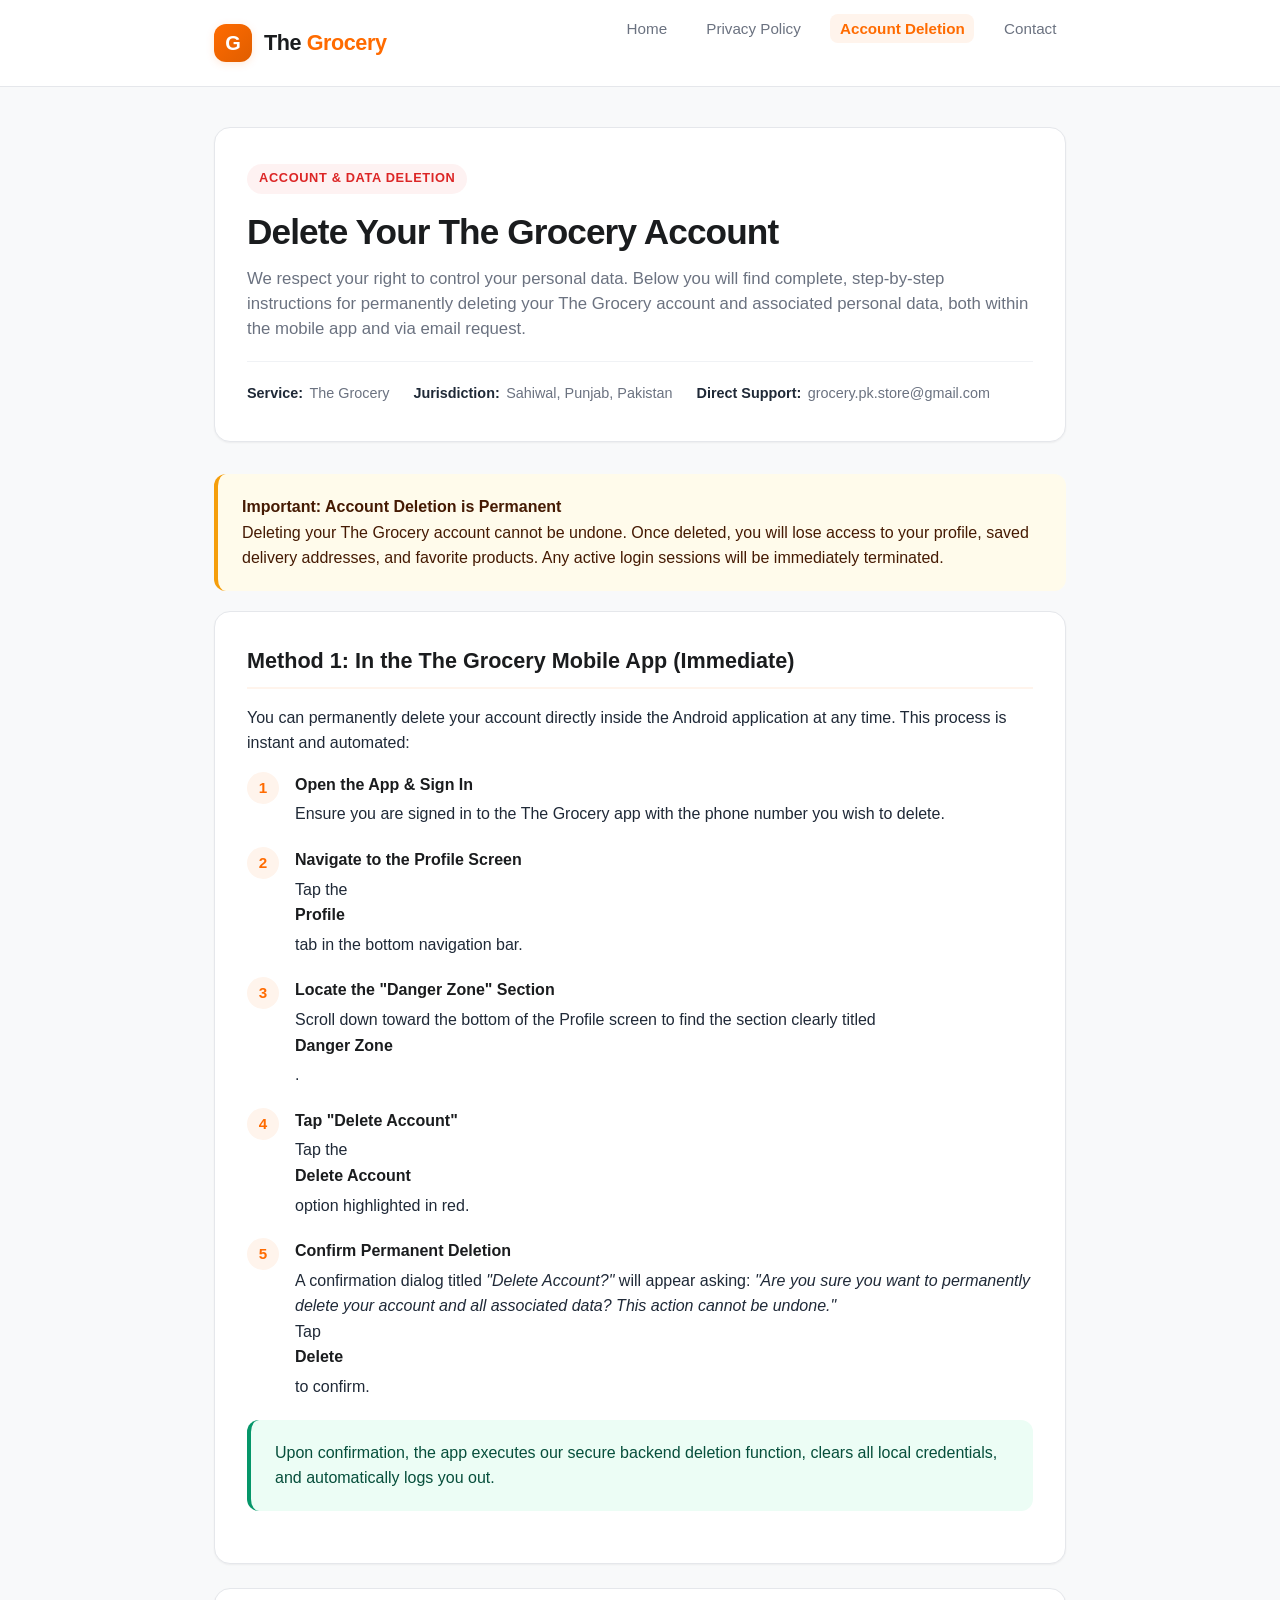
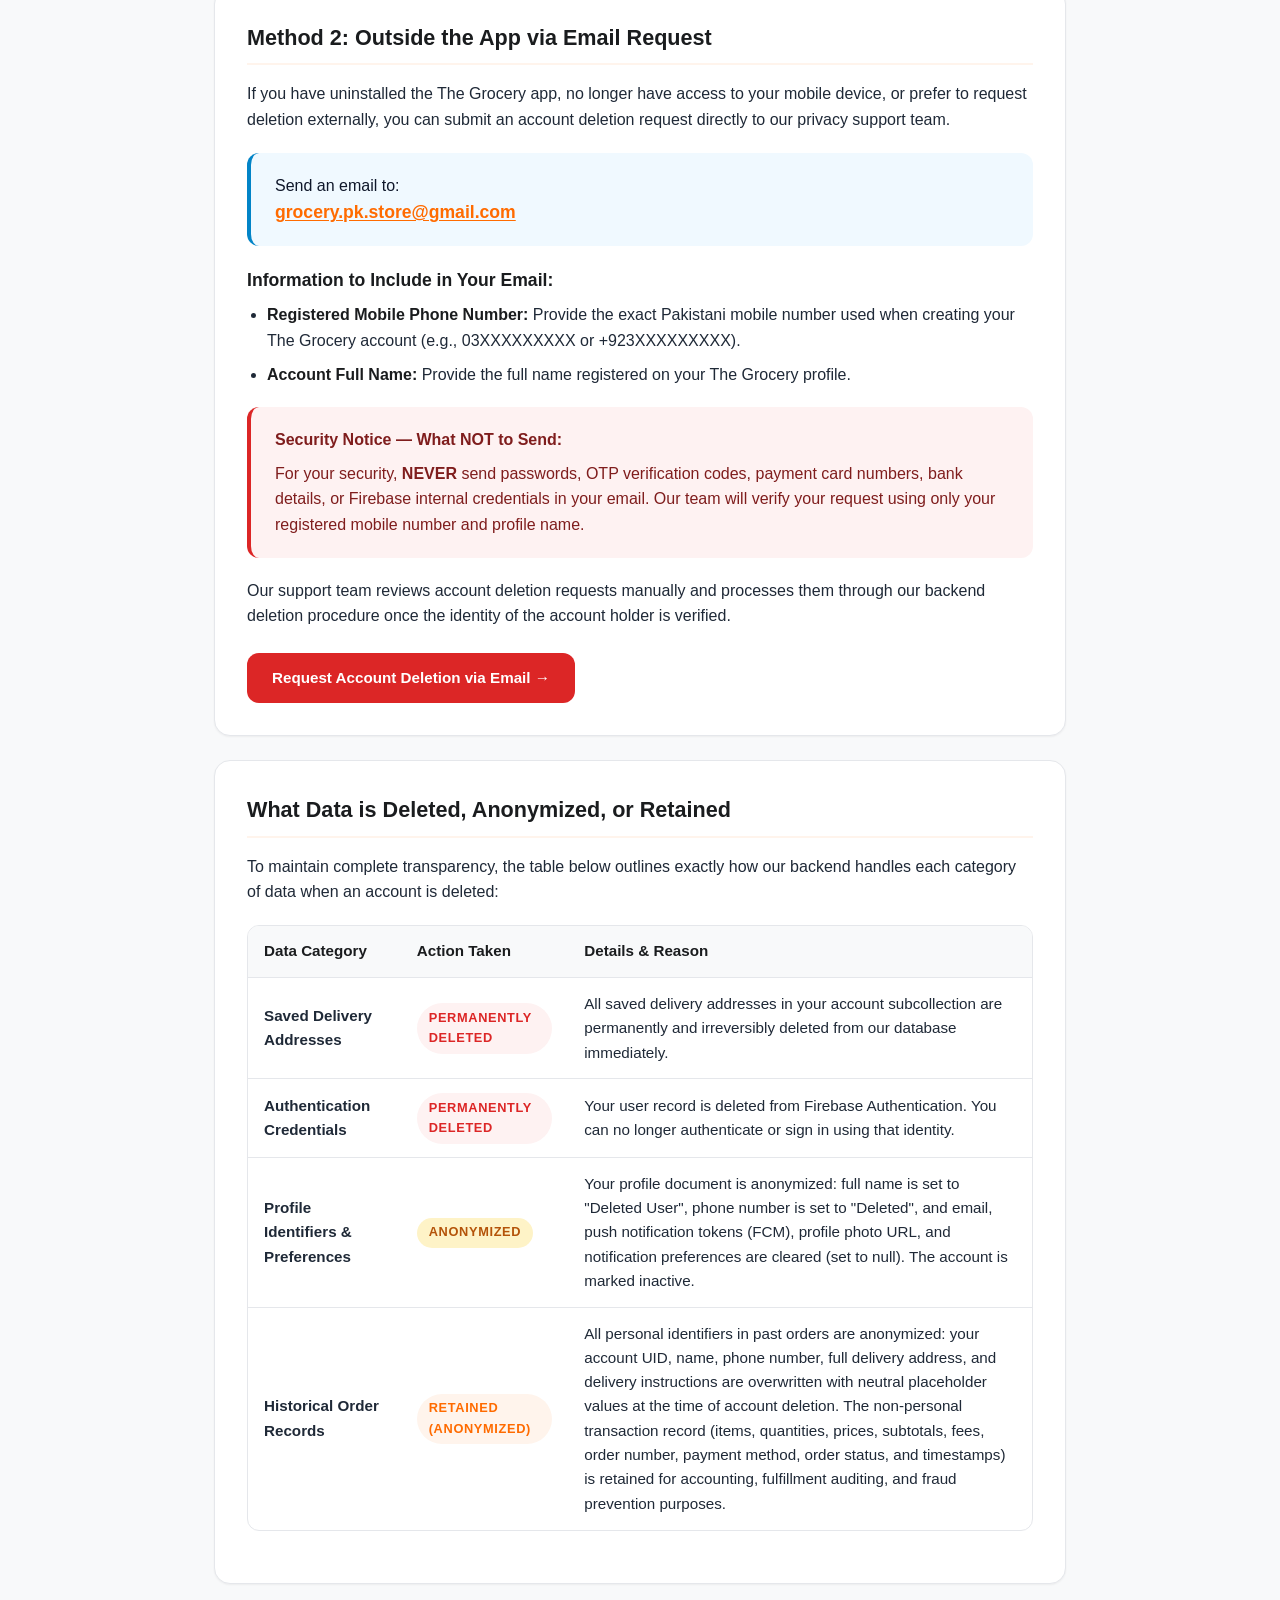
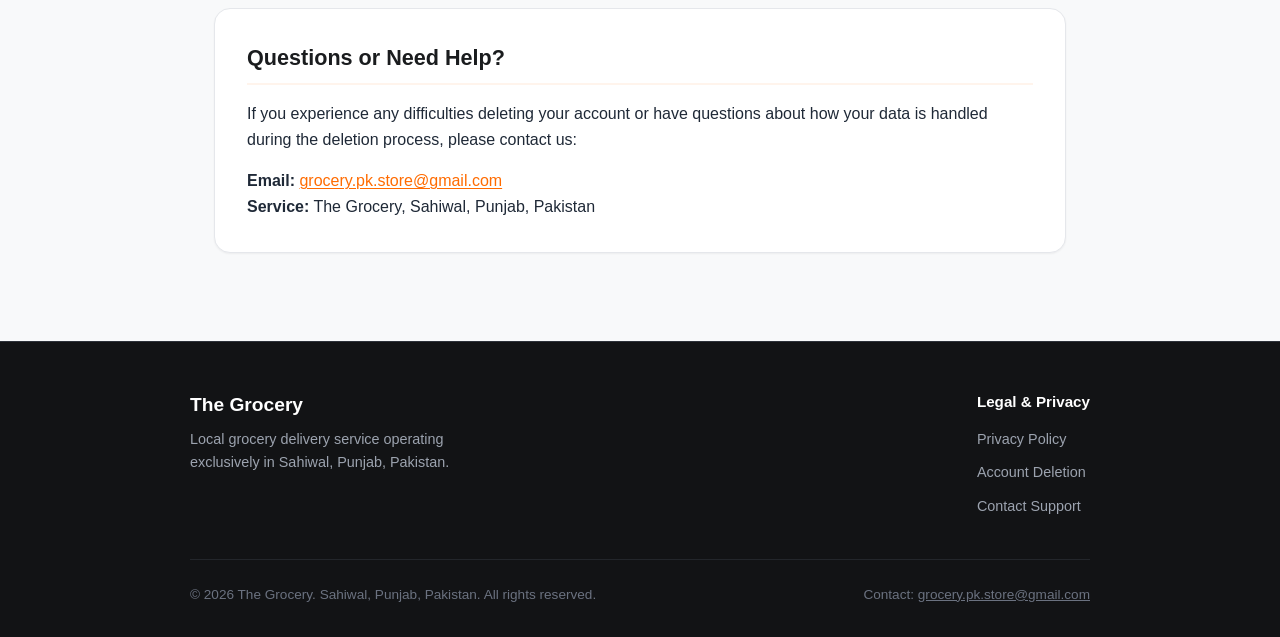
==== commit 7efea879: "refactor: rebrand service from GroceryGo to The Grocery" ====
--- a/delete-account.html
+++ b/delete-account.html
@@ -1,4 +1,4 @@
-﻿<!DOCTYPE html>
+<!DOCTYPE html>
 <html lang="en">
 <head>
   <meta charset="UTF-8">
@@ -14,7 +14,7 @@
     <div class="header-container">
       <a href="index.html" class="brand-link" aria-label="The Grocery Home">
         <div class="brand-icon">G</div>
-        <div class="brand-text">Grocery<span>Go</span></div>
+        <div class="brand-text">The <span>Grocery</span></div>
       </a>
       <nav aria-label="Main Navigation">
         <ul class="nav-links">
